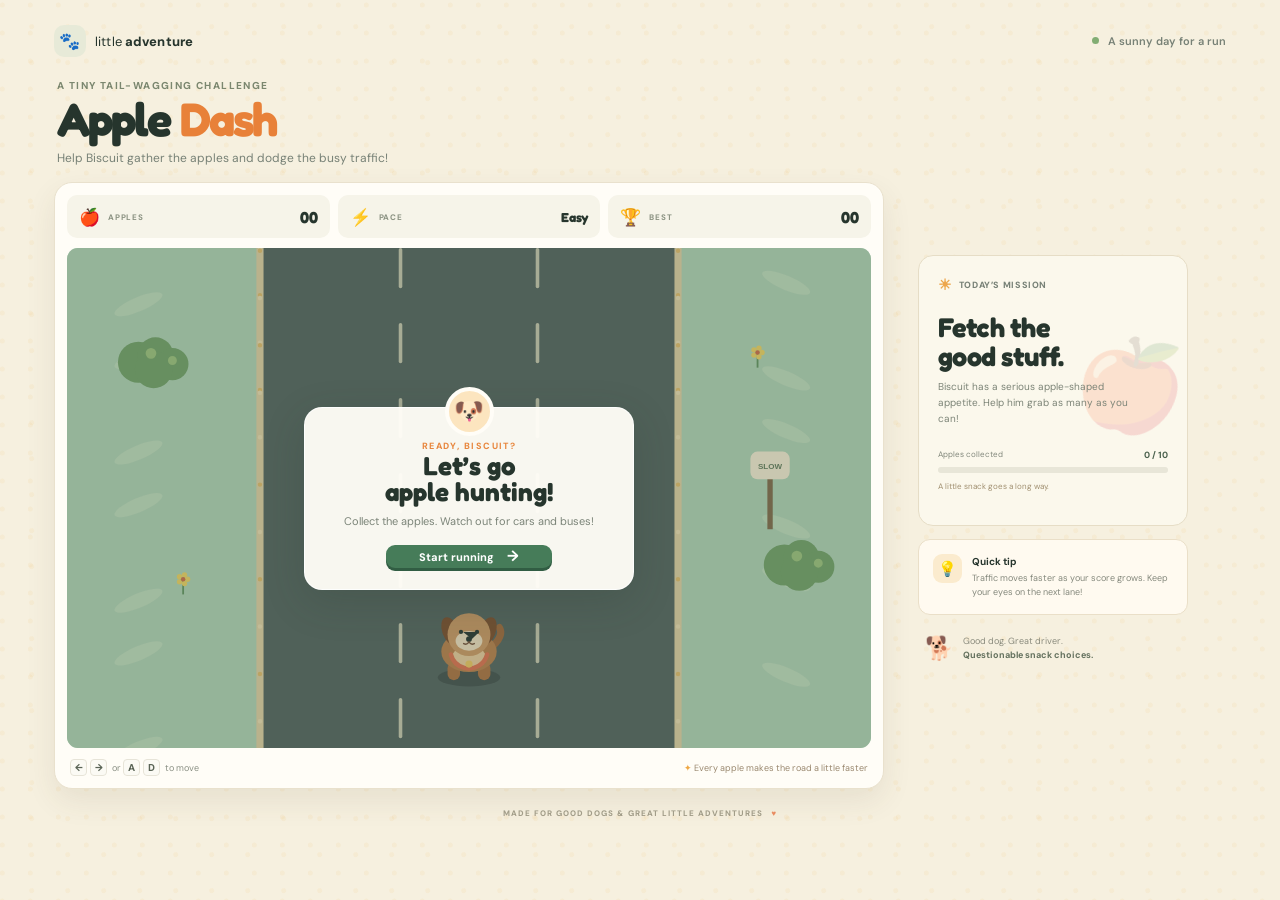
==== index.html @ c6a2b27b "Build Apple Dash browser game Co-authored-by: Copilot App <223556219+Copilot@users.noreply.github.co" ====
<!doctype html>
<html lang="en">
  <head>
    <meta charset="utf-8">
    <meta name="viewport" content="width=device-width, initial-scale=1">
    <meta name="theme-color" content="#f6f0df">
    <title>Apple Dash — Pup on the Road</title>
    <link rel="stylesheet" href="styles.css">
  </head>
  <body>
    <main class="game-shell">
      <header class="topbar">
        <a class="wordmark" href="#" aria-label="Apple Dash home">
          <span class="brand-icon" aria-hidden="true">🐾</span>
          <span>little <strong>adventure</strong></span>
        </a>
        <span class="top-note"><span class="status-dot"></span> A sunny day for a run</span>
      </header>

      <section class="game-layout" aria-label="Apple Dash game">
        <div class="game-column">
          <div class="intro">
            <p class="eyebrow">A tiny tail-wagging challenge</p>
            <h1>Apple <span>Dash</span></h1>
            <p class="intro-copy">Help Biscuit gather the apples and dodge the busy traffic!</p>
          </div>

          <div class="game-frame">
            <div class="hud" aria-label="Game status">
              <div class="hud-item score-card">
                <span class="hud-icon" aria-hidden="true">🍎</span>
                <span class="hud-label">APPLES</span>
                <strong id="score">00</strong>
              </div>
              <div class="hud-item pace-card">
                <span class="hud-icon" aria-hidden="true">⚡</span>
                <span class="hud-label">PACE</span>
                <strong id="pace">Easy</strong>
              </div>
              <div class="hud-item best-card">
                <span class="hud-icon" aria-hidden="true">🏆</span>
                <span class="hud-label">BEST</span>
                <strong id="best">00</strong>
              </div>
            </div>

            <div class="canvas-wrap">
              <canvas id="game" width="900" height="560" aria-label="Dog running along a road, collecting apples and avoiding traffic">
                Your browser does not support the canvas game.
              </canvas>
              <div class="game-overlay" id="overlay">
                <div class="overlay-card">
                  <span class="overlay-sticker" id="overlay-sticker" aria-hidden="true">🐶</span>
                  <p class="overlay-kicker" id="overlay-kicker">READY, BISCUIT?</p>
                  <h2 id="overlay-title">Let’s go<br>apple hunting!</h2>
                  <p class="overlay-copy" id="overlay-copy">Collect the apples. Watch out for cars and buses!</p>
                  <button class="play-button" id="play-button" type="button">Start running <span aria-hidden="true">→</span></button>
                </div>
              </div>
            </div>
            <div class="game-footer">
              <span><i class="keycap">←</i><i class="keycap">→</i> or <i class="keycap">A</i><i class="keycap">D</i> to move</span>
              <span class="footer-tip"><span aria-hidden="true">✦</span> Every apple makes the road a little faster</span>
            </div>
          </div>
          <div class="mobile-controls" aria-label="Touch controls">
            <button type="button" class="move-button" data-move="-1" aria-label="Move left">←</button>
            <span>STEER BISCUIT</span>
            <button type="button" class="move-button" data-move="1" aria-label="Move right">→</button>
          </div>
        </div>

        <aside class="side-panel">
          <div class="mission-card">
            <div class="card-heading">
              <span class="sun-icon" aria-hidden="true">☀</span>
              <span>today’s mission</span>
            </div>
            <h2>Fetch the<br>good stuff.</h2>
            <p>Biscuit has a serious apple-shaped appetite. Help him grab as many as you can!</p>
            <div class="mission-progress">
              <div class="progress-copy"><span>Apples collected</span><strong id="mission-count">0 / 10</strong></div>
              <div class="progress-track"><span id="mission-progress"></span></div>
              <span class="mission-hint" id="mission-hint">A little snack goes a long way.</span>
            </div>
            <div class="doodle-apple" aria-hidden="true">🍎</div>
          </div>

          <div class="tip-card">
            <div class="tip-icon" aria-hidden="true">💡</div>
            <div>
              <h3>Quick tip</h3>
              <p>Traffic moves faster as your score grows. Keep your eyes on the next lane!</p>
            </div>
          </div>
          <div class="mascot-note"><span aria-hidden="true">🐕</span><span>Good dog. Great driver.<br><strong>Questionable snack choices.</strong></span></div>
        </aside>
      </section>
      <footer class="page-footer">MADE FOR GOOD DOGS &amp; GREAT LITTLE ADVENTURES <span aria-hidden="true">♥</span></footer>
    </main>
    <script src="game.js"></script>
  </body>
</html>
---- styles.css ----
@import url('https://fonts.googleapis.com/css2?family=DM+Sans:wght@400;500;600;700;800&family=Fredoka:wght@500;600;700&display=swap');

:root {
  color-scheme: light;
  --ink: #26352d;
  --muted: #778176;
  --cream: #f6f0df;
  --paper: #fffdf7;
  --green: #417858;
  --orange: #f5a14a;
}

* { box-sizing: border-box; }

body {
  margin: 0;
  min-width: 320px;
  min-height: 100vh;
  color: var(--ink);
  background:
    radial-gradient(circle at 8% 18%, rgba(242, 197, 121, .12) 0 2px, transparent 3px),
    radial-gradient(circle at 88% 74%, rgba(242, 197, 121, .12) 0 2px, transparent 3px),
    var(--cream);
  background-size: 28px 28px, 36px 36px, auto;
  font-family: "DM Sans", sans-serif;
}

button { font: inherit; }

.game-shell { max-width: 1260px; margin: 0 auto; padding: 25px 44px 16px; }
.topbar { display: flex; align-items: center; justify-content: space-between; margin-bottom: 22px; }
.wordmark { display: inline-flex; align-items: center; gap: 9px; color: var(--ink); font-size: 13px; letter-spacing: .01em; text-decoration: none; }
.wordmark strong { font-weight: 800; }
.brand-icon { display: grid; width: 32px; height: 32px; place-items: center; border-radius: 10px; background: #e7ead8; font-size: 17px; }
.top-note { color: #778176; font-size: 11px; font-weight: 600; }
.status-dot { display: inline-block; width: 7px; height: 7px; margin-right: 6px; border-radius: 50%; background: #82ad73; vertical-align: 1px; }

.game-layout { display: grid; grid-template-columns: minmax(0, 830px) 270px; align-items: center; gap: 34px; }
.game-column { min-width: 0; }
.intro { margin: 0 0 16px 3px; }
.eyebrow { margin: 0 0 3px; color: #7b876f; font-size: 10px; font-weight: 800; letter-spacing: .14em; text-transform: uppercase; }
h1, h2, h3, p { margin-top: 0; }
h1 { margin-bottom: 3px; font-family: Fredoka, sans-serif; font-size: clamp(36px, 5vw, 47px); font-weight: 700; letter-spacing: -.04em; line-height: 1; }
h1 span { color: #e88139; }
.intro-copy { margin: 8px 0 0; color: #778176; font-size: 12px; }

.game-frame { overflow: hidden; padding: 12px; border: 1px solid #e9e1cd; border-radius: 18px; background: var(--paper); box-shadow: 0 12px 30px rgba(81, 67, 41, .09); }
.hud { display: grid; grid-template-columns: 1fr 1fr 1fr; gap: 8px; margin-bottom: 10px; }
.hud-item { display: flex; align-items: center; min-width: 0; height: 43px; padding: 0 12px; border-radius: 10px; background: #f6f4e9; }
.hud-icon { margin-right: 8px; font-size: 17px; }
.hud-label { color: #8c9383; font-size: 8px; font-weight: 800; letter-spacing: .1em; }
.hud-item strong { margin-left: auto; color: var(--ink); font-family: Fredoka, sans-serif; font-size: 16px; }
.pace-card strong { font-size: 13px; }
.canvas-wrap { position: relative; overflow: hidden; border-radius: 11px; background: #b9d9bd; line-height: 0; }
canvas { display: block; width: 100%; height: auto; aspect-ratio: 900 / 560; }
.game-overlay { position: absolute; inset: 0; display: grid; place-items: center; padding: 18px; background: rgba(25, 46, 38, .22); transition: opacity .2s ease, visibility .2s ease; }
.game-overlay.is-hidden { visibility: hidden; opacity: 0; pointer-events: none; }
.overlay-card { width: min(330px, 94%); padding: 23px 24px 21px; border: 1px solid rgba(255, 255, 255, .85); border-radius: 18px; background: rgba(255, 253, 247, .96); text-align: center; box-shadow: 0 12px 40px rgba(38, 53, 45, .2); }
.overlay-sticker { display: grid; width: 49px; height: 49px; margin: -44px auto 10px; place-items: center; border: 4px solid var(--paper); border-radius: 50%; background: #fce5bf; font-size: 24px; }
.overlay-kicker { margin: 0 0 7px; color: #e8873e; font-size: 9px; font-weight: 800; letter-spacing: .16em; }
.overlay-card h2 { margin-bottom: 7px; font-family: Fredoka, sans-serif; font-size: 26px; line-height: 1.03; }
.overlay-copy { margin: 0 0 15px; color: #7b8478; font-size: 11px; line-height: 1.5; }
.play-button { min-width: 166px; padding: 11px 17px; border: 0; border-radius: 9px; color: white; background: #467c59; box-shadow: 0 3px 0 #315d43; cursor: pointer; font-size: 11px; font-weight: 800; transition: transform .15s ease, background .15s ease; }
.play-button:hover { transform: translateY(-1px); background: #386c4c; }
.play-button:active { transform: translateY(2px); box-shadow: 0 1px 0 #315d43; }
.play-button span { margin-left: 10px; font-size: 15px; }
.game-footer { display: flex; align-items: center; justify-content: space-between; padding: 11px 3px 0; color: #8a9084; font-size: 9px; }
.keycap { display: inline-grid; width: 17px; height: 17px; margin-right: 3px; place-items: center; border: 1px solid #e7e4d8; border-radius: 4px; background: #fbfaf4; color: #596355; font-size: 10px; font-style: normal; font-weight: 800; }
.footer-tip { color: #9a886f; }
.footer-tip span { color: #efa743; }

.side-panel { display: flex; flex-direction: column; gap: 13px; padding-top: 57px; }
.mission-card { position: relative; overflow: hidden; min-height: 271px; padding: 19px; border: 1px solid #e6ddc6; border-radius: 15px; background: #fbf8ec; }
.card-heading { display: flex; align-items: center; gap: 7px; color: #778176; font-size: 9px; font-weight: 800; letter-spacing: .07em; text-transform: uppercase; }
.sun-icon { color: #eda64c; font-size: 15px; }
.mission-card h2 { position: relative; z-index: 1; margin: 18px 0 8px; font-family: Fredoka, sans-serif; font-size: 27px; line-height: 1.06; letter-spacing: -.02em; }
.mission-card > p { position: relative; z-index: 1; max-width: 210px; margin-bottom: 22px; color: #7c8477; font-size: 10px; line-height: 1.6; }
.mission-progress { position: relative; z-index: 1; }
.progress-copy { display: flex; justify-content: space-between; margin-bottom: 6px; color: #81877b; font-size: 8px; }
.progress-copy strong { color: #4a614d; font-size: 9px; }
.progress-track { overflow: hidden; height: 6px; border-radius: 9px; background: #e8e6d8; }
.progress-track span { display: block; width: 0; height: 100%; border-radius: inherit; background: linear-gradient(90deg, #83ad73, #efb250); transition: width .3s ease; }
.mission-hint { display: block; margin-top: 8px; color: #a08f70; font-size: 8px; }
.doodle-apple { position: absolute; top: 70px; right: 0; opacity: .13; font-size: 90px; transform: rotate(18deg); }
.tip-card { display: flex; gap: 10px; padding: 14px; border: 1px solid #eadfc8; border-radius: 12px; background: #fffaf0; }
.tip-icon { display: grid; flex: 0 0 29px; height: 29px; place-items: center; border-radius: 9px; background: #fbebce; font-size: 15px; }
.tip-card h3 { margin: 1px 0 4px; font-size: 10px; }
.tip-card p { margin: 0; color: #85897d; font-size: 9px; line-height: 1.55; }
.mascot-note { display: flex; align-items: center; gap: 9px; padding: 3px 7px; color: #8a8b7d; font-size: 9px; line-height: 1.55; }
.mascot-note > span:first-child { font-size: 23px; }
.mascot-note strong { color: #64715e; }
.mobile-controls { display: none; }
.page-footer { margin-top: 19px; color: #a19c88; font-size: 8px; font-weight: 800; letter-spacing: .13em; text-align: center; }
.page-footer span { margin-left: 5px; color: #e88b61; }

@media (max-width: 980px) {
  .game-shell { padding: 21px 24px 14px; }
  .game-layout { grid-template-columns: minmax(0, 1fr) 230px; gap: 22px; }
  .side-panel { padding-top: 54px; }
  .mission-card { padding: 16px; }
  .hud-item { padding: 0 8px; }
}

@media (max-width: 720px) {
  .game-shell { max-width: 560px; padding: 17px 16px 13px; }
  .topbar { margin-bottom: 22px; }
  .game-layout { display: block; }
  .intro { margin-bottom: 13px; }
  h1 { font-size: 39px; }
  .intro-copy { max-width: 330px; line-height: 1.5; }
  .game-frame { padding: 8px; border-radius: 15px; }
  .hud { gap: 5px; margin-bottom: 7px; }
  .hud-item { height: 39px; padding: 0 7px; border-radius: 8px; }
  .hud-icon { margin-right: 5px; font-size: 14px; }
  .hud-label { font-size: 7px; }
  .hud-item strong { font-size: 14px; }
  .pace-card strong { font-size: 11px; }
  .game-footer { align-items: flex-start; gap: 8px; font-size: 8px; }
  .footer-tip { max-width: 142px; text-align: right; line-height: 1.4; }
  .mobile-controls { display: flex; align-items: center; justify-content: space-between; margin: 11px 4px 0; color: #899080; font-size: 8px; font-weight: 800; letter-spacing: .12em; }
  .move-button { display: grid; width: 43px; height: 38px; place-items: center; border: 1px solid #e5dec9; border-radius: 10px; color: #456f50; background: #fffdf7; box-shadow: 0 2px 0 #dfd8c6; cursor: pointer; font-size: 19px; }
  .move-button:active { transform: translateY(1px); box-shadow: none; }
  .side-panel { display: grid; grid-template-columns: 1fr 1fr; gap: 9px; padding-top: 15px; }
  .mission-card { grid-row: span 2; min-height: 194px; padding: 14px; }
  .mission-card h2 { margin: 13px 0 6px; font-size: 23px; }
  .mission-card > p { margin-bottom: 14px; font-size: 9px; }
  .doodle-apple { top: 48px; font-size: 68px; }
  .tip-card { align-items: flex-start; padding: 11px; }
  .tip-card p { font-size: 8px; }
  .mascot-note { padding: 2px; font-size: 8px; }
  .mascot-note > span:first-child { font-size: 18px; }
  .page-footer { margin-top: 16px; font-size: 7px; }
}

@media (max-width: 390px) {
  .game-shell { padding-right: 10px; padding-left: 10px; }
  .top-note { font-size: 9px; }
  .hud-item { padding: 0 5px; }
  .hud-icon { margin-right: 3px; }
  .hud-label { font-size: 6px; }
  .footer-tip { max-width: 120px; }
}

@media (prefers-reduced-motion: reduce) {
  *, *::before, *::after { scroll-behavior: auto !important; transition-duration: .01ms !important; }
}
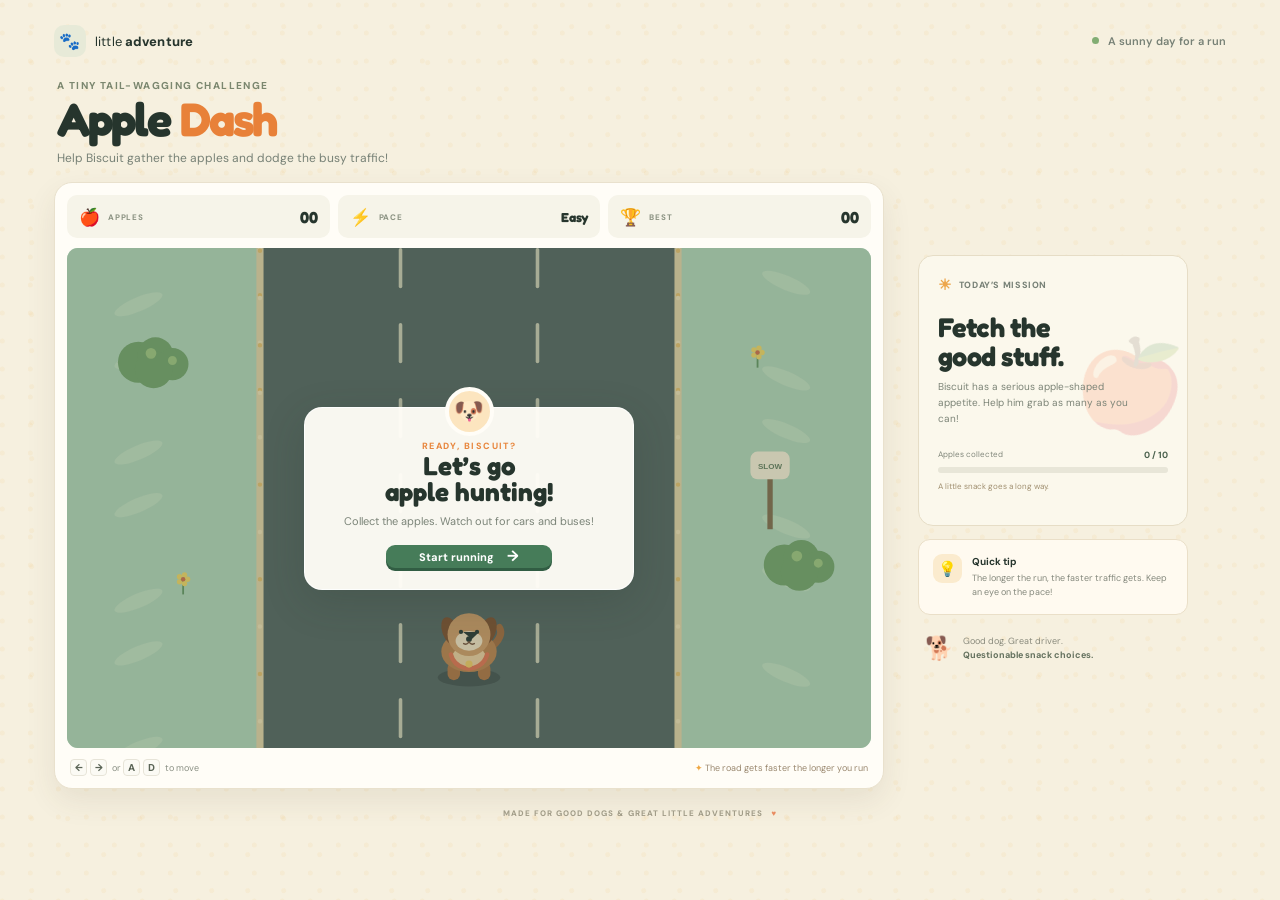
==== commit 9deef281: "Increase traffic speed throughout each run Co-authored-by: Copilot App <223556219+Copilot@users.nore" ====
--- a/index.html
+++ b/index.html
@@ -60,7 +60,7 @@
             </div>
             <div class="game-footer">
               <span><i class="keycap">←</i><i class="keycap">→</i> or <i class="keycap">A</i><i class="keycap">D</i> to move</span>
-              <span class="footer-tip"><span aria-hidden="true">✦</span> Every apple makes the road a little faster</span>
+              <span class="footer-tip"><span aria-hidden="true">✦</span> The road gets faster the longer you run</span>
             </div>
           </div>
           <div class="mobile-controls" aria-label="Touch controls">
@@ -90,7 +90,7 @@
             <div class="tip-icon" aria-hidden="true">💡</div>
             <div>
               <h3>Quick tip</h3>
-              <p>Traffic moves faster as your score grows. Keep your eyes on the next lane!</p>
+              <p>The longer the run, the faster traffic gets. Keep an eye on the pace!</p>
             </div>
           </div>
           <div class="mascot-note"><span aria-hidden="true">🐕</span><span>Good dog. Great driver.<br><strong>Questionable snack choices.</strong></span></div>
